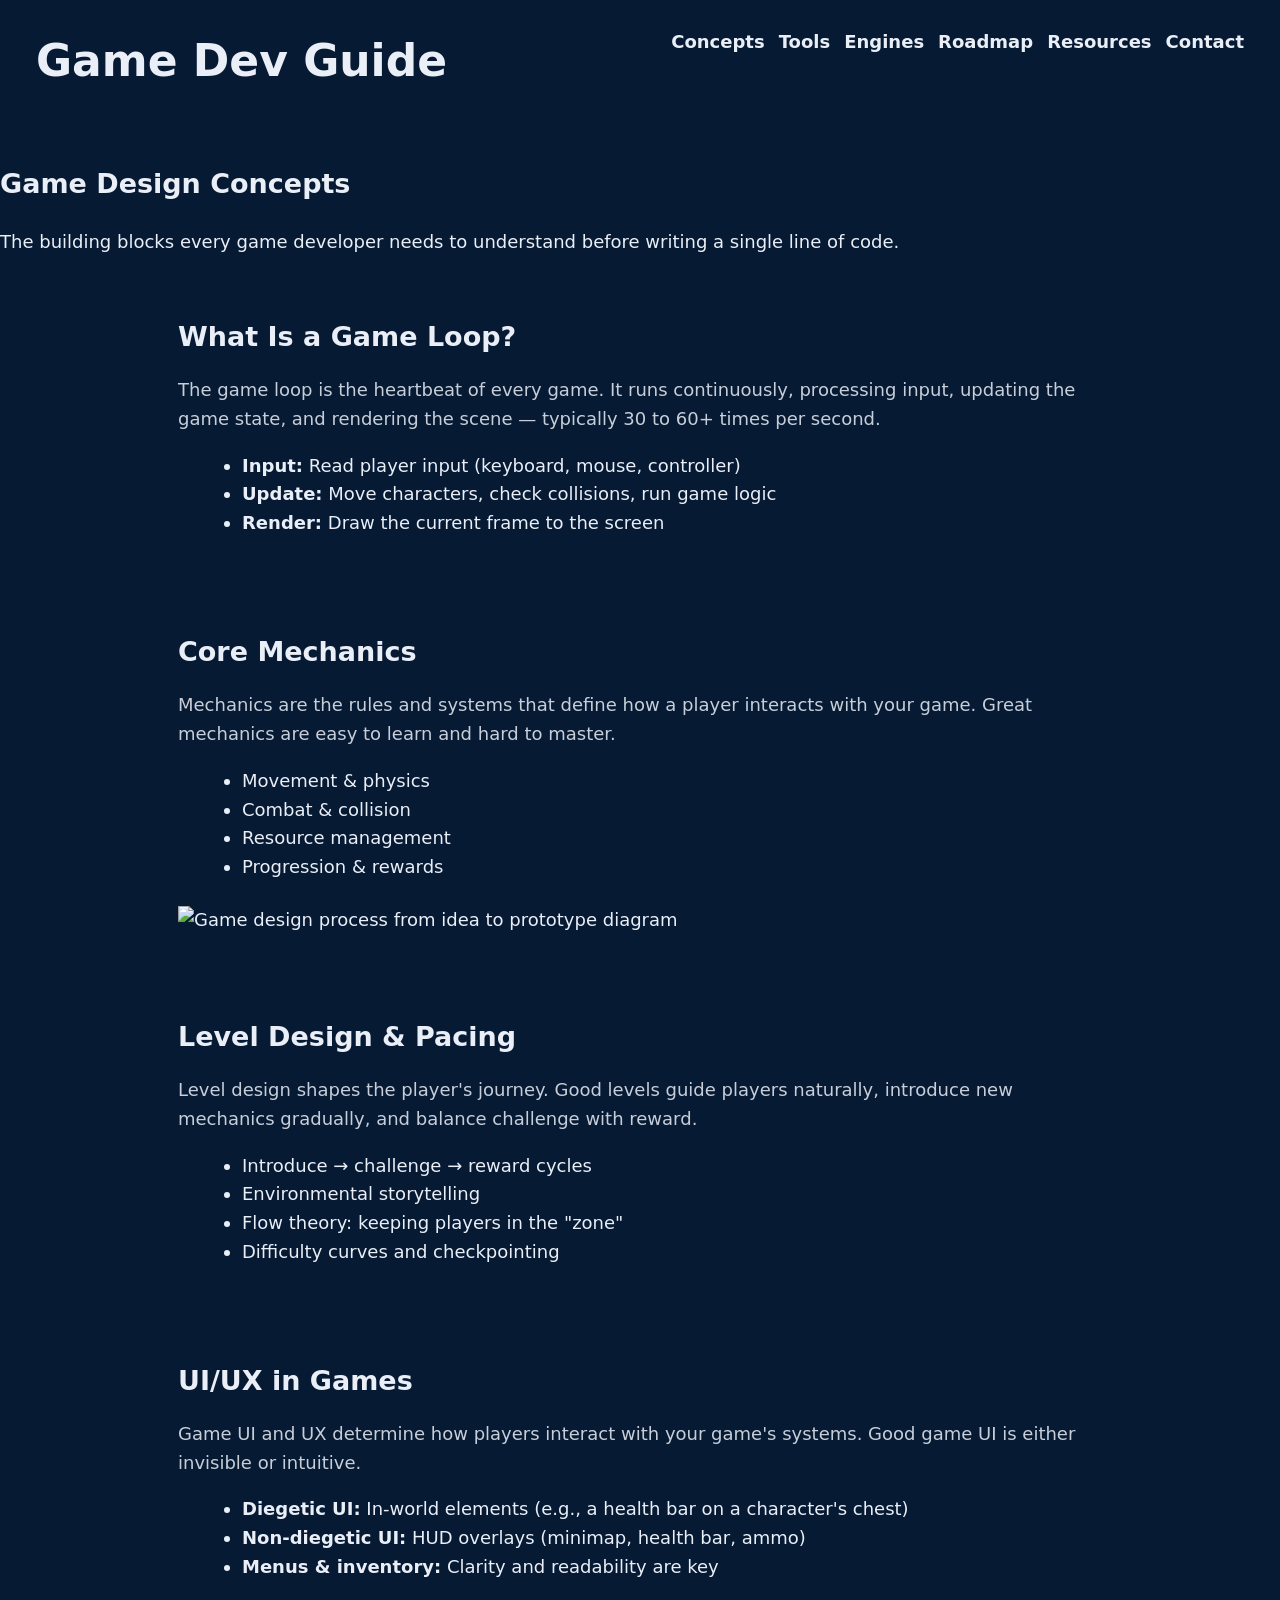
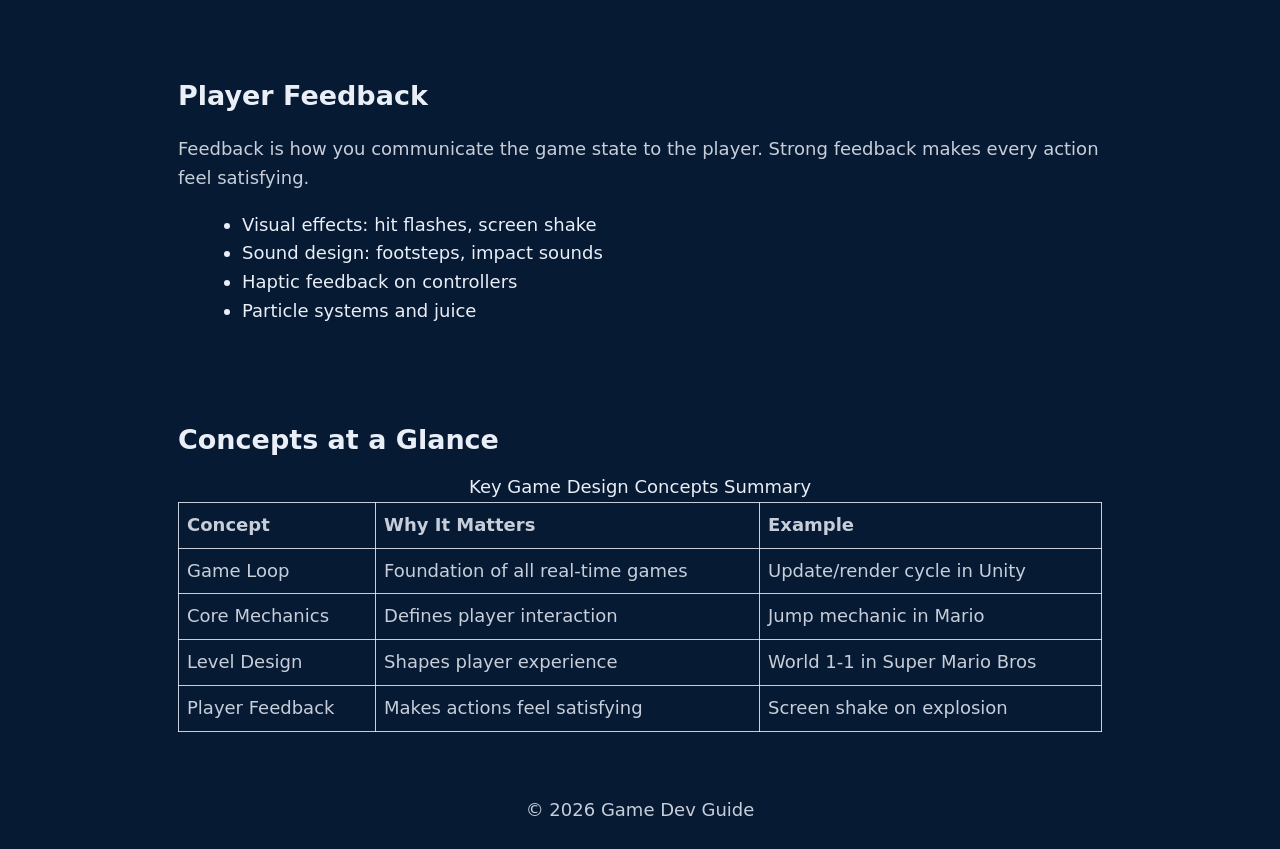
==== concepts.html @ 027f9586 "1" ====
<!doctype html>
<html lang="en">
  <head>
    <meta charset="UTF-8" />
    <meta name="viewport" content="width=device-width, initial-scale=1.0" />
    <title>Concepts | Game Dev Guide</title>
    <meta name="description" content="Learn core game development concepts: gameplay loops, mechanics, level design, UI/UX, and player feedback systems." />
    <link rel="stylesheet" href="styles.css" />
  </head>
  <body>
    <header class="topbar">
      <div class="header-box">
        <a href="index.html" class="logo-link">Game Dev Guide</a>
      </div>
      <nav class="nav-box" aria-label="Primary Navigation">
        <a href="concepts.html" class="active">Concepts</a>
        <a href="tools.html">Tools</a>
        <a href="engines.html">Engines</a>
        <a href="roadmap.html">Roadmap</a>
        <a href="index.html#resources">Resources</a>
        <a href="index.html#contact">Contact</a>
      </nav>
    </header>

    <main>
      <section class="page-hero">
        <h1>Game Design Concepts</h1>
        <p class="page-subtitle">The building blocks every game developer needs to understand before writing a single line of code.</p>
      </section>

      <section class="section">
        <h2>What Is a Game Loop?</h2>
        <p>The game loop is the heartbeat of every game. It runs continuously, processing input, updating the game state, and rendering the scene — typically 30 to 60+ times per second.</p>
        <ul>
          <li><strong>Input:</strong> Read player input (keyboard, mouse, controller)</li>
          <li><strong>Update:</strong> Move characters, check collisions, run game logic</li>
          <li><strong>Render:</strong> Draw the current frame to the screen</li>
        </ul>
      </section>

      <section class="section">
        <h2>Core Mechanics</h2>
        <p>Mechanics are the rules and systems that define how a player interacts with your game. Great mechanics are easy to learn and hard to master.</p>
        <ul>
          <li>Movement & physics</li>
          <li>Combat & collision</li>
          <li>Resource management</li>
          <li>Progression & rewards</li>
        </ul>
        <img
          src="https://www.artemisiacollege.com/wp-content/uploads/2025/07/Game-Design-Process-From-Idea-to-Prototype-1024x576.png"
          alt="Game design process from idea to prototype diagram"
        />
      </section>

      <section class="section">
        <h2>Level Design & Pacing</h2>
        <p>Level design shapes the player's journey. Good levels guide players naturally, introduce new mechanics gradually, and balance challenge with reward.</p>
        <ul>
          <li>Introduce → challenge → reward cycles</li>
          <li>Environmental storytelling</li>
          <li>Flow theory: keeping players in the "zone"</li>
          <li>Difficulty curves and checkpointing</li>
        </ul>
      </section>

      <section class="section">
        <h2>UI/UX in Games</h2>
        <p>Game UI and UX determine how players interact with your game's systems. Good game UI is either invisible or intuitive.</p>
        <ul>
          <li><strong>Diegetic UI:</strong> In-world elements (e.g., a health bar on a character's chest)</li>
          <li><strong>Non-diegetic UI:</strong> HUD overlays (minimap, health bar, ammo)</li>
          <li><strong>Menus & inventory:</strong> Clarity and readability are key</li>
        </ul>
      </section>

      <section class="section">
        <h2>Player Feedback</h2>
        <p>Feedback is how you communicate the game state to the player. Strong feedback makes every action feel satisfying.</p>
        <ul>
          <li>Visual effects: hit flashes, screen shake</li>
          <li>Sound design: footsteps, impact sounds</li>
          <li>Haptic feedback on controllers</li>
          <li>Particle systems and juice</li>
        </ul>
      </section>

      <section class="section">
        <h2>Concepts at a Glance</h2>
        <table>
          <caption>Key Game Design Concepts Summary</caption>
          <thead>
            <tr>
              <th>Concept</th>
              <th>Why It Matters</th>
              <th>Example</th>
            </tr>
          </thead>
          <tbody>
            <tr>
              <td>Game Loop</td>
              <td>Foundation of all real-time games</td>
              <td>Update/render cycle in Unity</td>
            </tr>
            <tr>
              <td>Core Mechanics</td>
              <td>Defines player interaction</td>
              <td>Jump mechanic in Mario</td>
            </tr>
            <tr>
              <td>Level Design</td>
              <td>Shapes player experience</td>
              <td>World 1-1 in Super Mario Bros</td>
            </tr>
            <tr>
              <td>Player Feedback</td>
              <td>Makes actions feel satisfying</td>
              <td>Screen shake on explosion</td>
            </tr>
          </tbody>
        </table>
      </section>
    </main>

    <footer class="footer">
      <span>© <span class="year"></span> Game Dev Guide</span>
    </footer>
    <script src="script.js"></script>
    <script>document.querySelectorAll('.year').forEach(el => el.textContent = new Date().getFullYear());</script>
  </body>
</html>
---- styles.css ----
:root {
  --bg: #071a33; 
  --text: #e9eef7;
  --muted: rgba(233, 238, 247, 0.85);
  --accent: #ff9900;
}

* {
  box-sizing: border-box;
}

body {
  margin: 0;
  min-height: 100vh;
  background: var(--bg);
  color: var(--text);
  font-family: system-ui, -apple-system, Segoe UI, Roboto, Arial, sans-serif;
  line-height: 1.6;
  font-size: 18px;
}

.topbar {
  position: relative;
  height: 140px;
  padding: 26px 36px;
}

.header-box .logo-link {
  color: var(--text);
  font-size: 44px;
  font-weight: 700;
  text-decoration: none;
}

.nav-box {
  position: absolute;
  right: 36px;
  top: 28px;
  display: flex;
  gap: 14px;
  font-weight: 700;
}

.nav-box a {
  color: var(--text);
  text-decoration: none;
}

.nav-box a:hover {
  text-decoration: underline;
  color: var(--accent);
}

.hero {
  min-height: calc(100vh - 140px);
  display: grid;
  place-items: center;
  text-align: center;
  padding: 40px 18px 90px;
  gap: 18px;
}

.headline {
  margin: 0;
  font-size: 72px;
  font-weight: 800;
}

.description {
  margin: 0;
  font-size: 34px;
  font-weight: 600;
  max-width: 900px;
  color: var(--muted);
}

.cta {
  display: inline-block;
  color: var(--accent);
  padding: 14px 54px;
  font-size: 34px;
  font-weight: 800;
  text-decoration: underline;
}

.cta:hover {
  opacity: 0.85;
}

.section {
  max-width: 960px;
  margin: 0 auto;
  padding: 40px 18px;
}

.section h2 {
  margin: 0 0 12px;
}

.section p {
  color: var(--muted);
}

.section ul,
.section ol {
  margin: 12px 0 12px 24px;
}

.section table {
  width: 100%;
  border-collapse: collapse;
  margin-top: 12px;
}

table, th, td {
  border: 1px solid var(--muted);
}

th, td {
  padding: 8px;
  text-align: left;
  color: var(--muted);
}

img {
  max-width: 100%;
  height: auto;
  margin-top: 12px;
}

form {
  display: flex;
  flex-direction: column;
  gap: 12px;
  max-width: 500px;
}

label {
  font-weight: 700;
}

input, textarea, button {
  padding: 10px;
  font-size: 16px;
}

button {
  background: var(--accent);
  color: #071a33;
  font-weight: 700;
  border: none;
  cursor: pointer;
}

button:hover {
  opacity: 0.9;
}

.footer {
  padding: 24px 18px;
  text-align: center;
  color: var(--muted);
}

@media (max-width: 720px) {
  .topbar { height: 170px; }
  .header-box .logo-link { font-size: 36px; }
  .nav-box { top: 92px; justify-content: center; left: 18px; right: 18px; }
  .headline { font-size: 42px; }
  .description, .cta { font-size: 20px; }
}
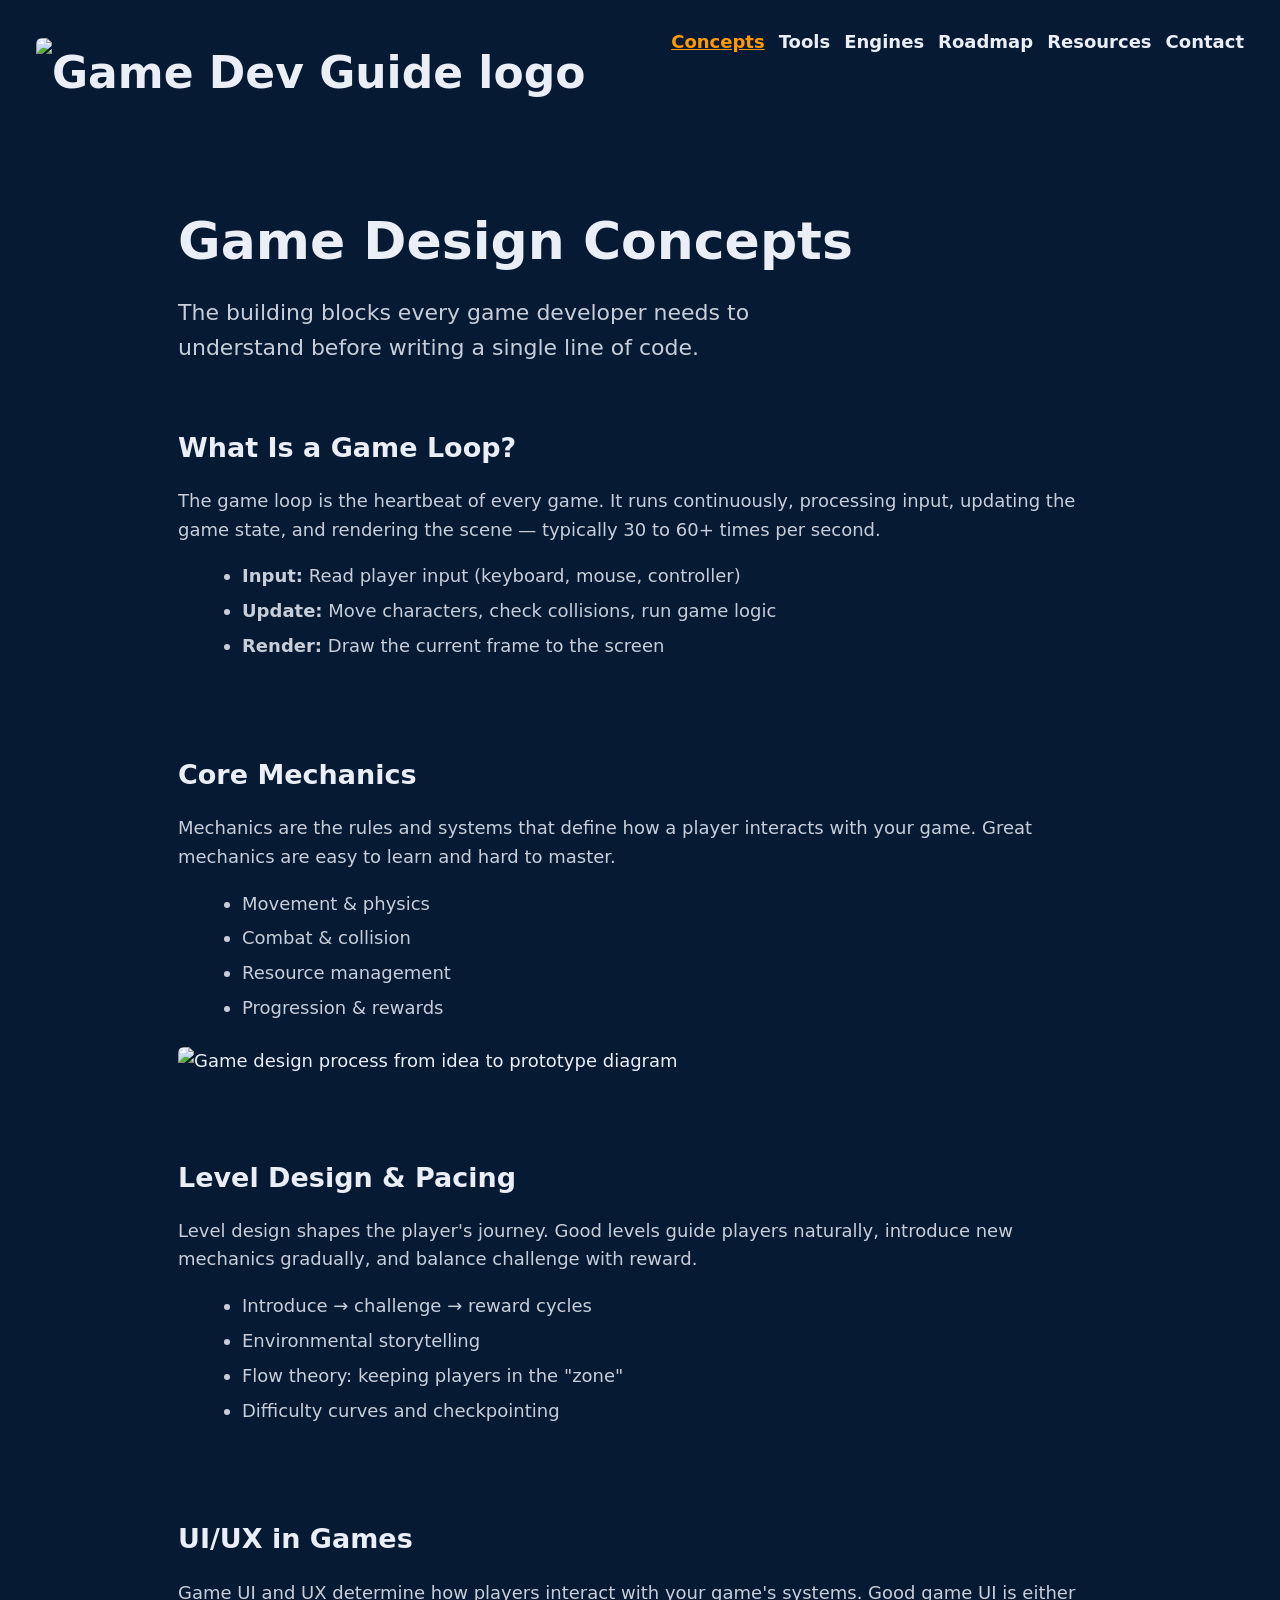
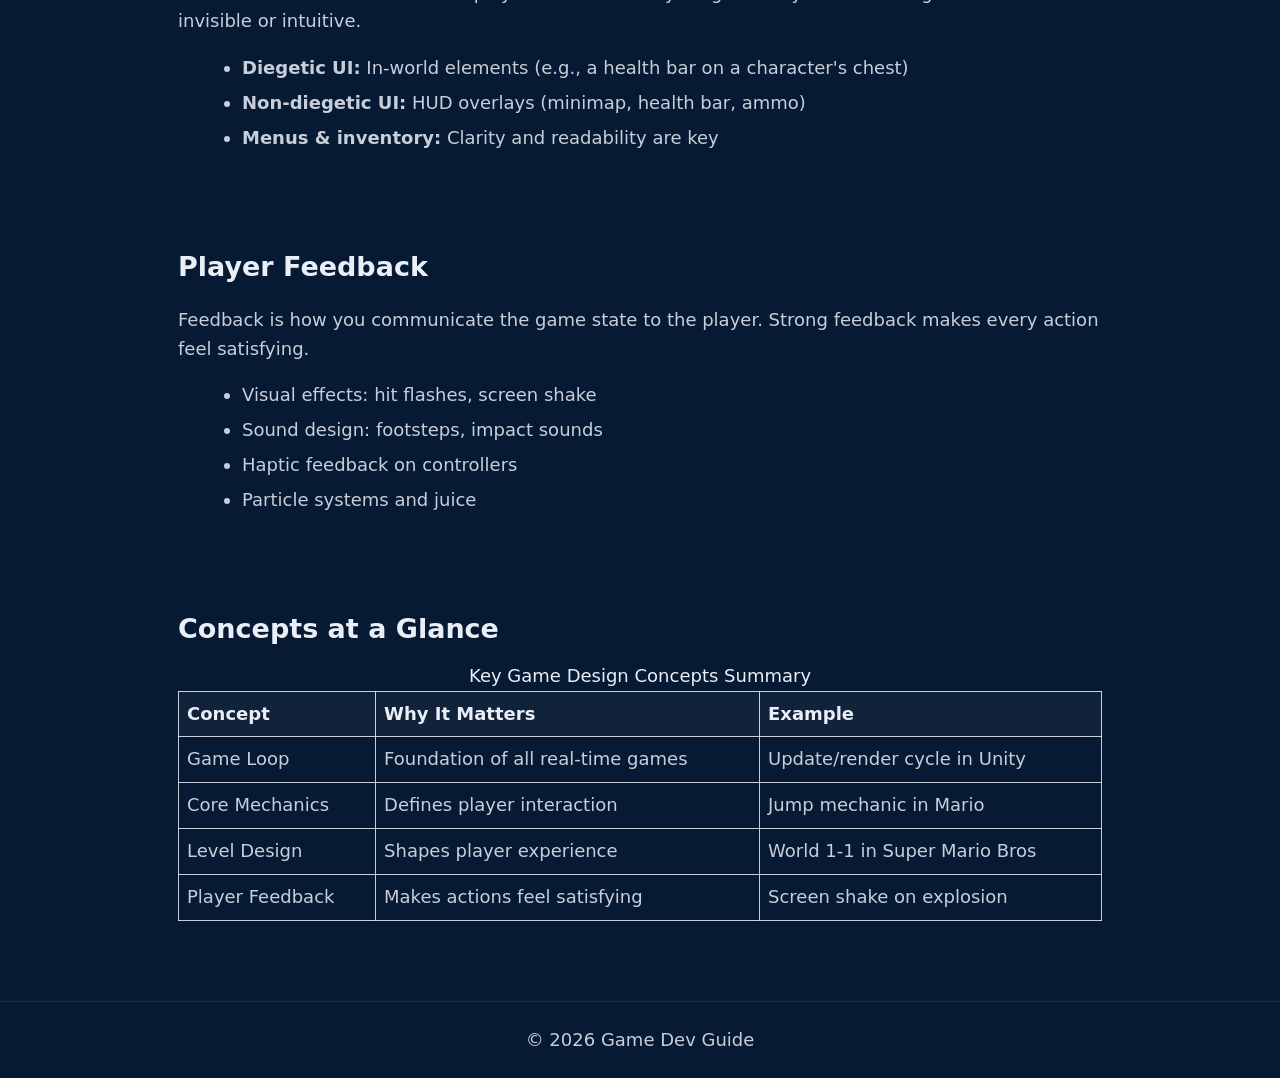
==== commit e63f3a57: "2" ====
--- a/concepts.html
+++ b/concepts.html
@@ -10,7 +10,9 @@
   <body>
     <header class="topbar">
       <div class="header-box">
-        <a href="index.html" class="logo-link">Game Dev Guide</a>
+        <a href="index.html" class="logo-link">
+          <img src="logo.png" alt="Game Dev Guide logo" height="60" />
+        </a>
       </div>
       <nav class="nav-box" aria-label="Primary Navigation">
         <a href="concepts.html" class="active">Concepts</a>
--- a/styles.css
+++ b/styles.css
@@ -1,8 +1,10 @@
 :root {
-  --bg: #071a33; 
+  --bg: #071a33;
   --text: #e9eef7;
   --muted: rgba(233, 238, 247, 0.85);
   --accent: #ff9900;
+  --card-bg: rgba(255, 255, 255, 0.04);
+  --card-border: rgba(255, 153, 0, 0.25);
 }
 
 * {
@@ -19,6 +21,7 @@
   font-size: 18px;
 }
 
+/* ── Header ── */
 .topbar {
   position: relative;
   height: 140px;
@@ -30,6 +33,10 @@
   font-size: 44px;
   font-weight: 700;
   text-decoration: none;
+}
+
+.logo-link img {
+  display: block;
 }
 
 .nav-box {
@@ -46,11 +53,13 @@
   text-decoration: none;
 }
 
-.nav-box a:hover {
+.nav-box a:hover,
+.nav-box a.active {
   text-decoration: underline;
   color: var(--accent);
 }
 
+/* ── Hero ── */
 .hero {
   min-height: calc(100vh - 140px);
   display: grid;
@@ -87,6 +96,27 @@
   opacity: 0.85;
 }
 
+/* ── Page Hero (content pages) ── */
+.page-hero {
+  max-width: 960px;
+  margin: 0 auto;
+  padding: 60px 18px 20px;
+}
+
+.page-hero h1 {
+  font-size: 52px;
+  font-weight: 800;
+  margin: 0 0 12px;
+}
+
+.page-subtitle {
+  font-size: 22px;
+  color: var(--muted);
+  max-width: 700px;
+  margin: 0;
+}
+
+/* ── Sections ── */
 .section {
   max-width: 960px;
   margin: 0 auto;
@@ -104,8 +134,53 @@
 .section ul,
 .section ol {
   margin: 12px 0 12px 24px;
-}
-
+  color: var(--muted);
+}
+
+.section li {
+  margin-bottom: 6px;
+}
+
+/* ── Cards (homepage) ── */
+.cards-section h2 {
+  margin-bottom: 24px;
+}
+
+.cards {
+  display: grid;
+  grid-template-columns: repeat(auto-fit, minmax(200px, 1fr));
+  gap: 20px;
+}
+
+.card {
+  display: block;
+  background: var(--card-bg);
+  border: 1px solid var(--card-border);
+  border-radius: 8px;
+  padding: 24px;
+  text-decoration: none;
+  color: var(--text);
+  transition: border-color 0.2s, background 0.2s;
+}
+
+.card:hover {
+  border-color: var(--accent);
+  background: rgba(255, 153, 0, 0.07);
+}
+
+.card h3 {
+  margin: 0 0 8px;
+  color: var(--accent);
+  font-size: 22px;
+}
+
+.card p {
+  margin: 0;
+  font-size: 15px;
+  color: var(--muted);
+}
+
+/* ── Table ── */
 .section table {
   width: 100%;
   border-collapse: collapse;
@@ -122,12 +197,29 @@
   color: var(--muted);
 }
 
+th {
+  color: var(--text);
+  background: rgba(255, 255, 255, 0.04);
+}
+
+/* ── Images ── */
 img {
   max-width: 100%;
   height: auto;
   margin-top: 12px;
-}
-
+  border-radius: 6px;
+}
+
+/* ── Links in sections ── */
+.section a {
+  color: var(--accent);
+}
+
+.section a:hover {
+  opacity: 0.8;
+}
+
+/* ── Form ── */
 form {
   display: flex;
   flex-direction: column;
@@ -144,28 +236,53 @@
   font-size: 16px;
 }
 
+input, textarea {
+  background: rgba(255,255,255,0.05);
+  border: 1px solid var(--muted);
+  color: var(--text);
+  border-radius: 4px;
+}
+
 button {
   background: var(--accent);
   color: #071a33;
   font-weight: 700;
   border: none;
   cursor: pointer;
+  border-radius: 4px;
 }
 
 button:hover {
   opacity: 0.9;
 }
 
+/* ── Footer ── */
 .footer {
   padding: 24px 18px;
   text-align: center;
   color: var(--muted);
-}
-
+  border-top: 1px solid rgba(255,255,255,0.08);
+  margin-top: 40px;
+}
+
+/* ── Responsive ── */
 @media (max-width: 720px) {
-  .topbar { height: 170px; }
+  .topbar {
+    height: auto;
+    display: flex;
+    flex-direction: column;
+    padding: 18px 18px 14px;
+  }
   .header-box .logo-link { font-size: 36px; }
-  .nav-box { top: 92px; justify-content: center; left: 18px; right: 18px; }
+  .nav-box {
+    position: static;
+    margin-top: 12px;
+    flex-wrap: wrap;
+    justify-content: flex-start;
+    gap: 10px;
+  }
   .headline { font-size: 42px; }
   .description, .cta { font-size: 20px; }
-}
+  .page-hero h1 { font-size: 36px; }
+  .cards { grid-template-columns: 1fr; }
+}
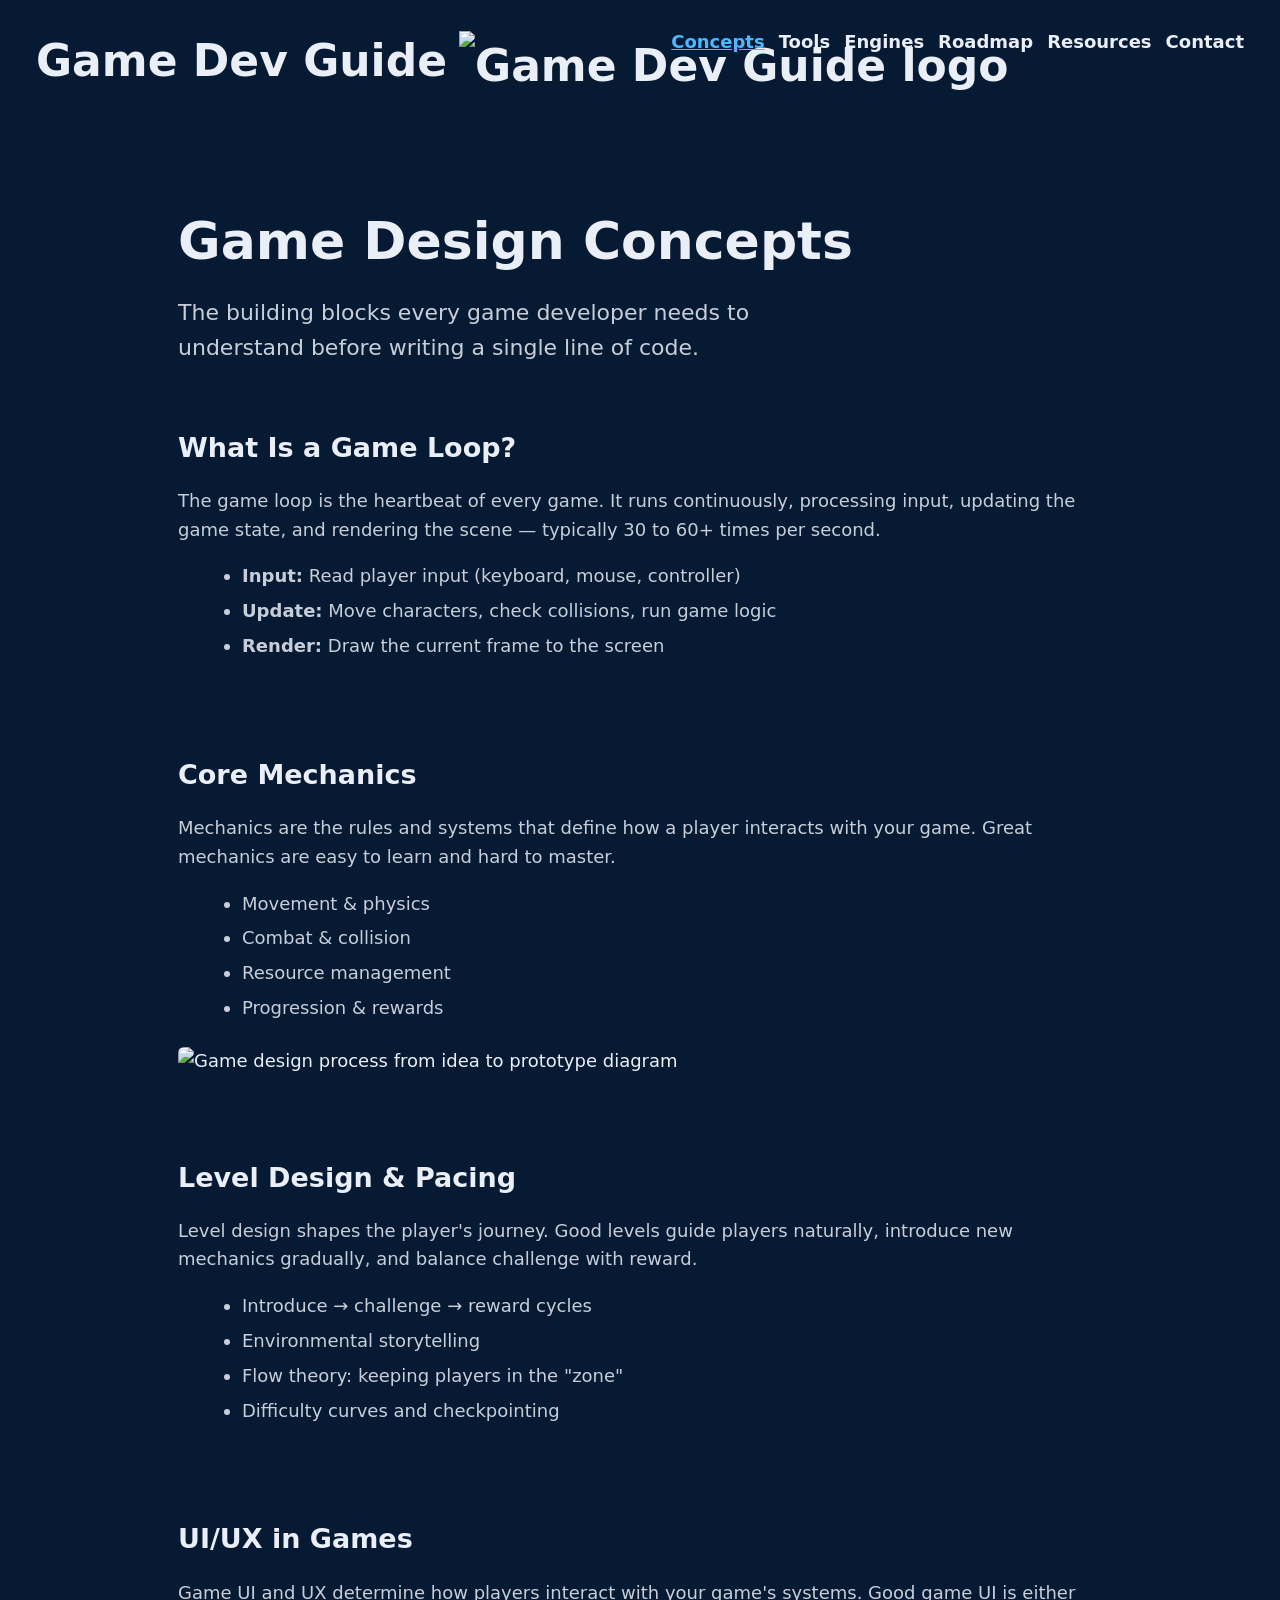
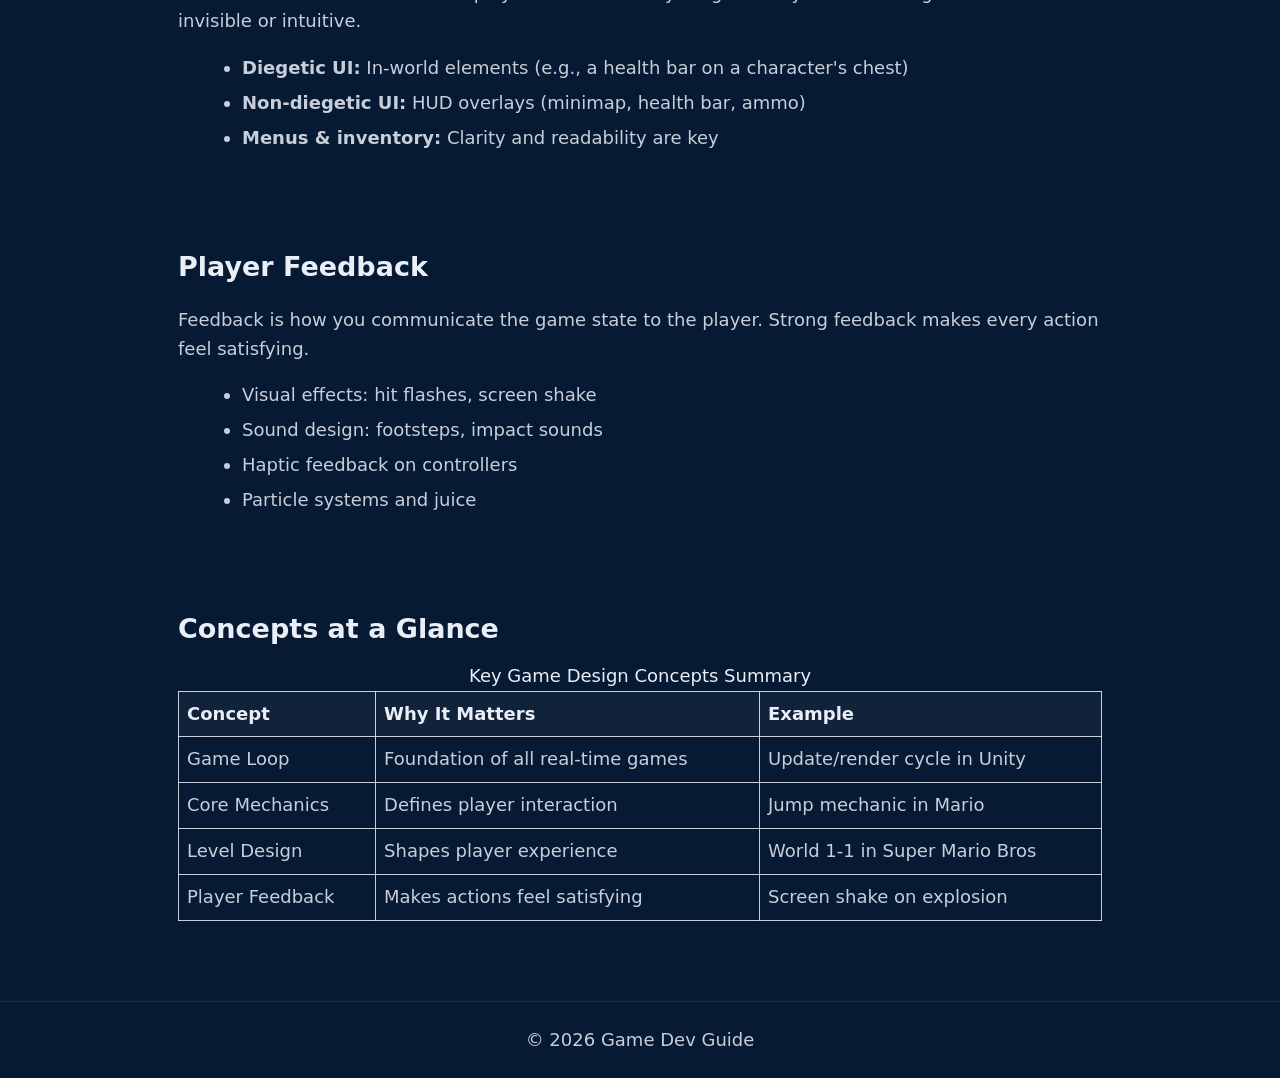
==== commit bc2e91de: "e" ====
--- a/concepts.html
+++ b/concepts.html
@@ -11,7 +11,8 @@
     <header class="topbar">
       <div class="header-box">
         <a href="index.html" class="logo-link">
-          <img src="logo.png" alt="Game Dev Guide logo" height="60" />
+          Game Dev Guide
+          <img src="Logo.png" alt="Game Dev Guide logo" height="60" />
         </a>
       </div>
       <nav class="nav-box" aria-label="Primary Navigation">
--- a/styles.css
+++ b/styles.css
@@ -2,9 +2,9 @@
   --bg: #071a33;
   --text: #e9eef7;
   --muted: rgba(233, 238, 247, 0.85);
-  --accent: #ff9900;
+  --accent: #4db8ff;
   --card-bg: rgba(255, 255, 255, 0.04);
-  --card-border: rgba(255, 153, 0, 0.25);
+  --card-border: rgba(77, 184, 255, 0.24);
 }
 
 * {
@@ -37,6 +37,8 @@
 
 .logo-link img {
   display: block;
+  height: 60px;
+  width: auto;
 }
 
 .nav-box {
@@ -208,6 +210,20 @@
   height: auto;
   margin-top: 12px;
   border-radius: 6px;
+}
+
+.logo-link {
+  display: flex;
+  align-items: center;
+  gap: 12px;
+}
+
+.logo-link img {
+  display: block;
+  height: 60px;
+  width: auto;
+  margin-top: 0;
+  border-radius: 0;
 }
 
 /* ── Links in sections ── */
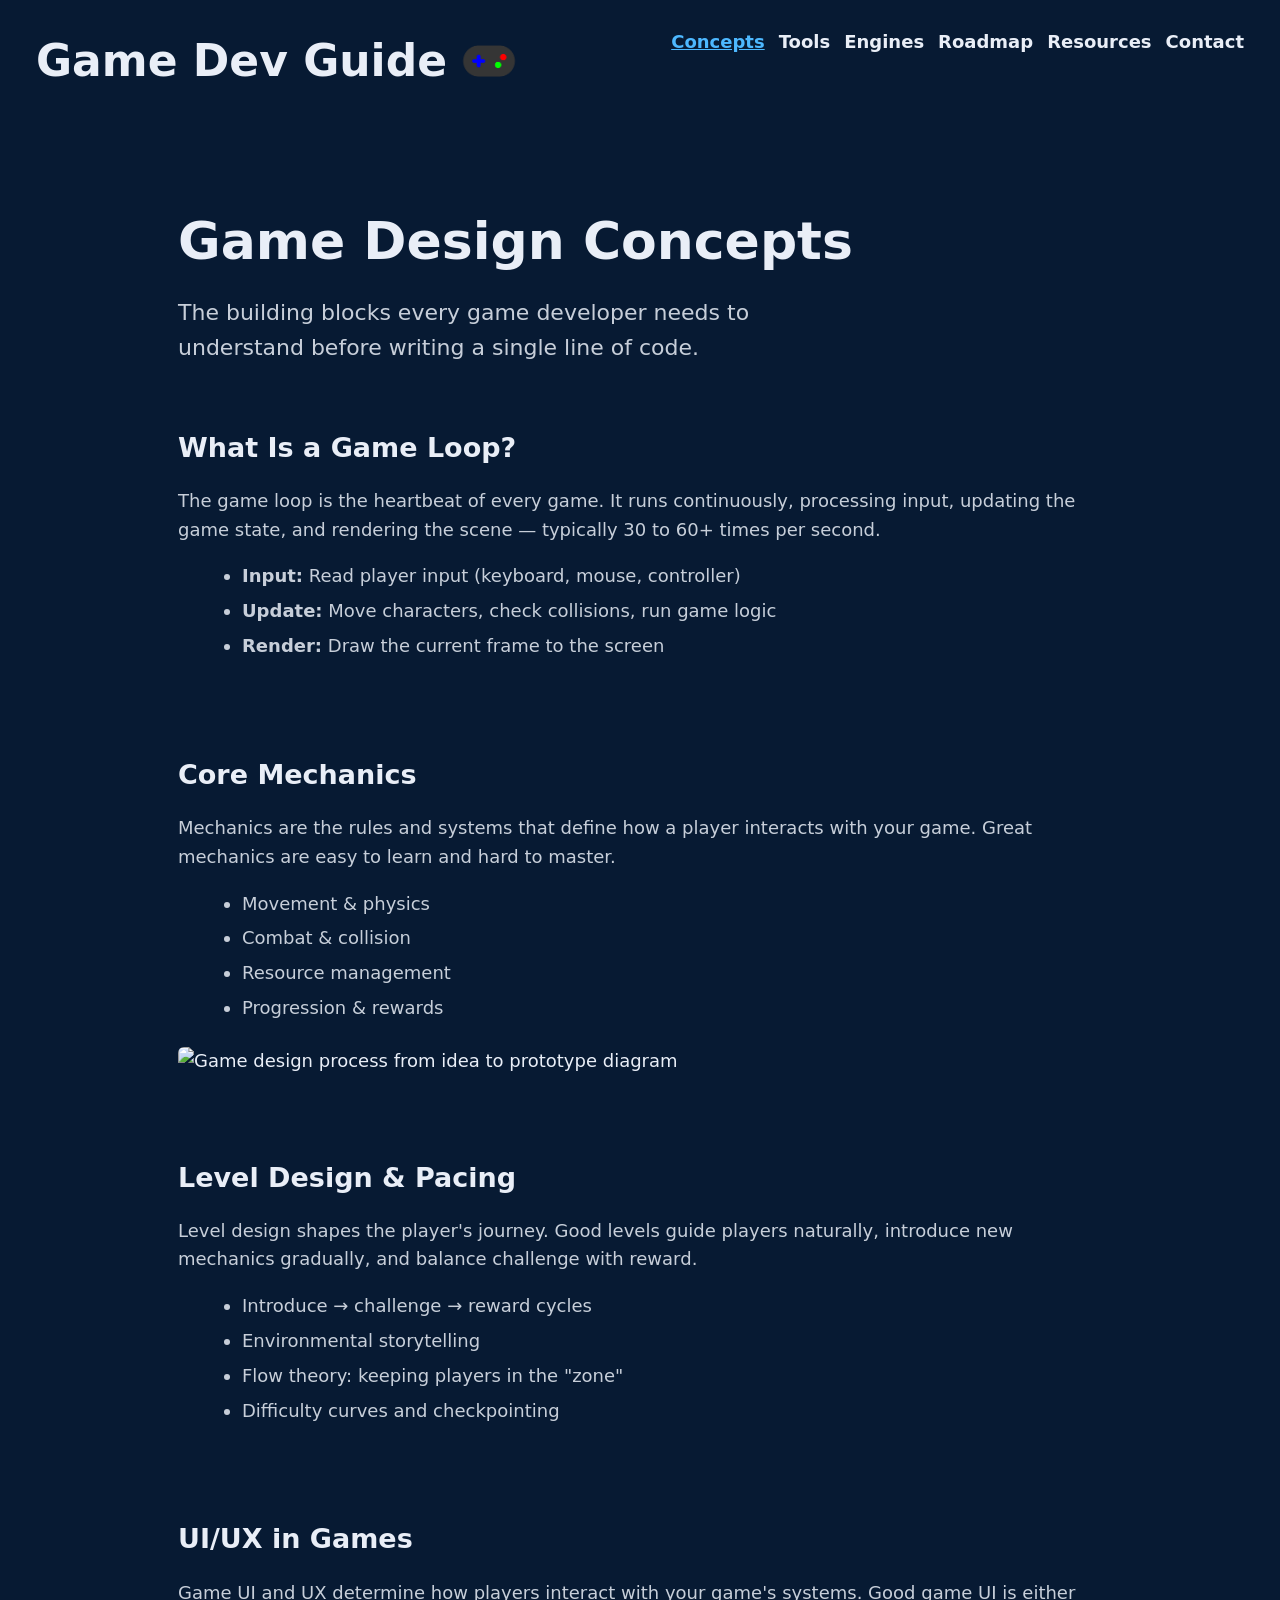
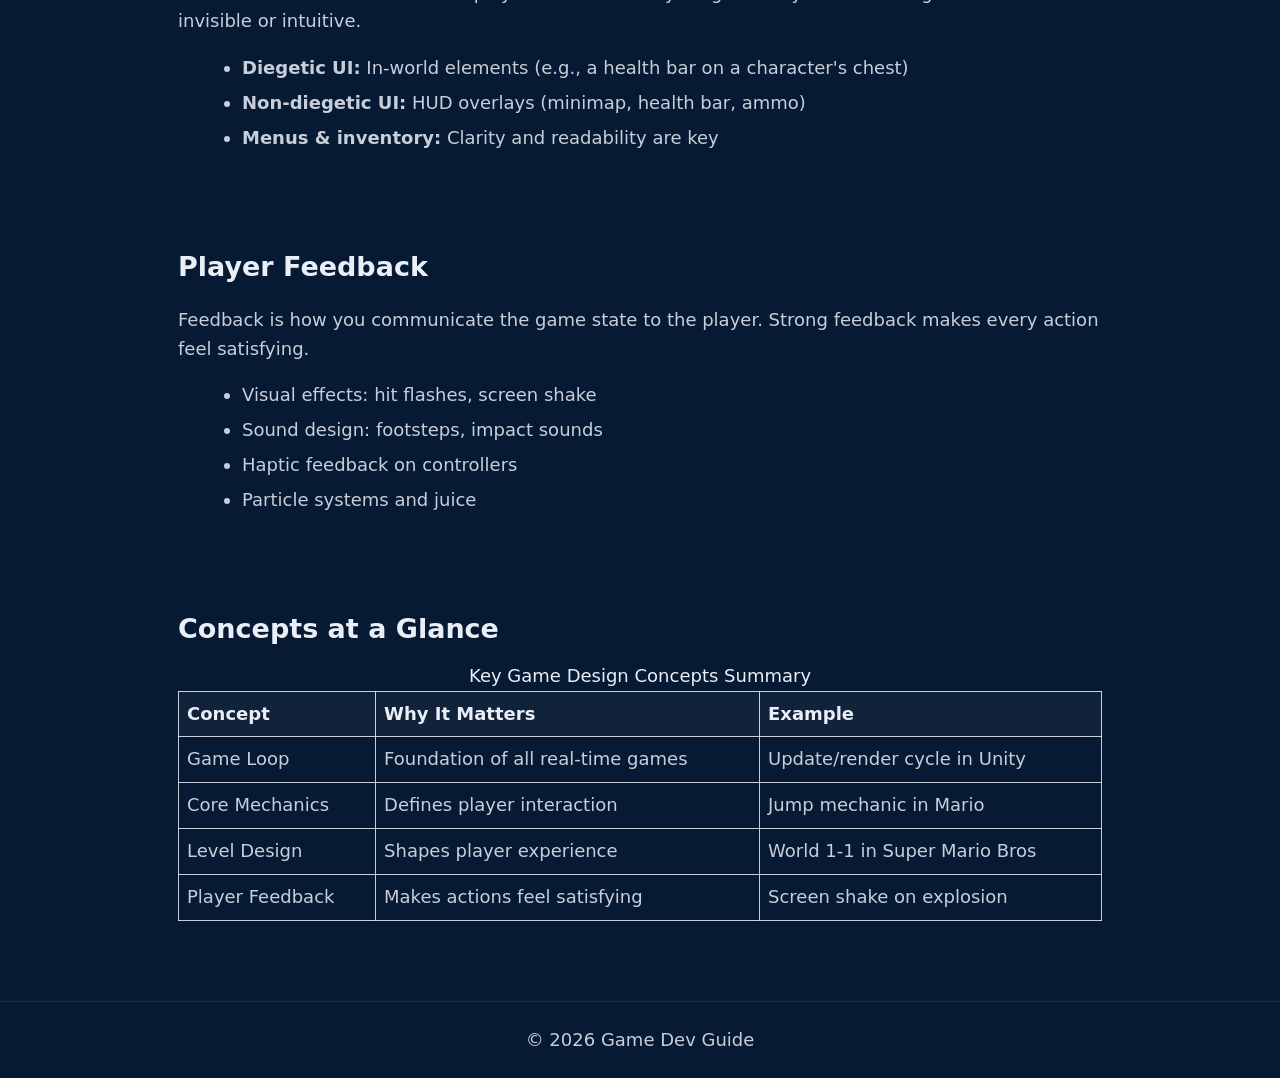
==== commit 8bd66a25: "r" ====
--- a/concepts.html
+++ b/concepts.html
@@ -12,7 +12,7 @@
       <div class="header-box">
         <a href="index.html" class="logo-link">
           Game Dev Guide
-          <img src="Logo.png" alt="Game Dev Guide logo" height="60" />
+          <img src="logo.png" alt="Game Dev Guide logo" height="60" />
         </a>
       </div>
       <nav class="nav-box" aria-label="Primary Navigation">
